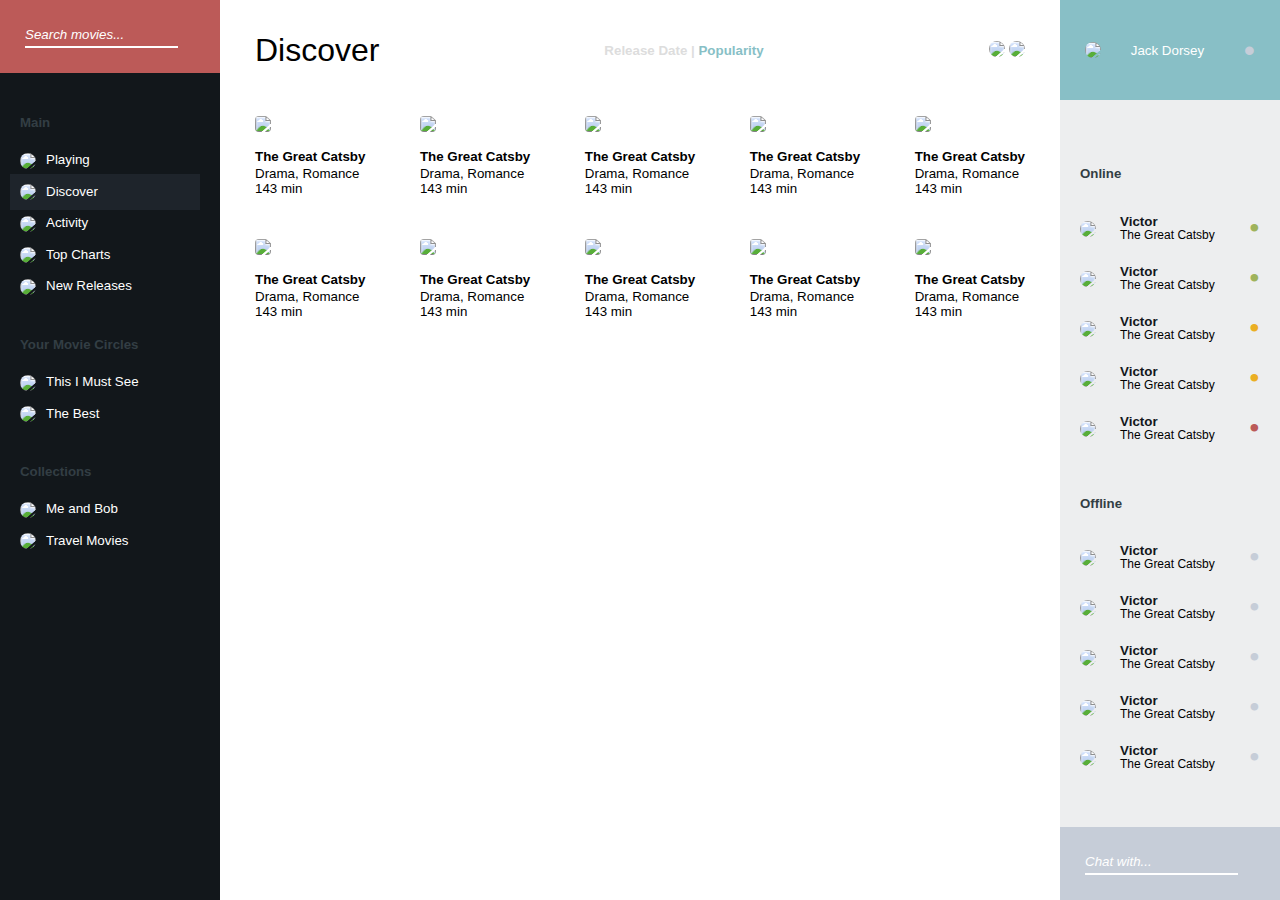
==== index.html @ 780f098b "structure of page built" ====
<!DOCTYPE html>
<html>
<head>
	<title>Discover</title>
	<link rel="stylesheet" type="text/css" href="styles.css">
</head>
<body>
<div class="flexcontainer">
	<div class="sidenav">
		<div class="searchbar">
			<input type="searchline" name="Search" class="searchbar__field" placeholder="Search movies...">
		</div>
		<h5 class="list__head">Main</h5>
			<p class="list__text"><img class="list__icon" src="http://placekitten.com/15/15">Playing</p>
			<p class="list__text list__text--currentpage"><img class="list__icon" src="http://placekitten.com/15/15">Discover</p>
			<p class="list__text"><img class="list__icon" src="http://placekitten.com/15/15">Activity</p>
			<p class="list__text"><img class="list__icon" src="http://placekitten.com/15/15">Top Charts</p>
			<p class="list__text"><img class="list__icon" src="http://placekitten.com/15/15">New Releases</p>
		<h5 class="list__head">Your Movie Circles</h5>
			<p class="list__text"><img class="list__icon" src="http://placekitten.com/15/15">This I Must See</p>
			<p class="list__text"><img class="list__icon" src="http://placekitten.com/15/15">The Best</p>
		<h5 class="list__head">Collections</h5>
			<p class="list__text"><img class="list__icon" src="http://placekitten.com/15/15">Me and Bob</li>
			<p class="list__text"><img class="list__icon" src="http://placekitten.com/15/15">Travel Movies</li>
	</div>
	<div class="main">
		<div class="main__top">
			<p class="main__head">Discover</p>
			<div class="main__order">
				<a>Release Date</a>&nbsp;|&nbsp;<a class="main__order--selected">Popularity</a>
			</div>
			<div>
				<img class="main__icon" src="http://placekitten.com/22/22">&nbsp;<img class="main__icon" src="http://placekitten.com/22/22">
			</div>
		</div>
		<div class="movielist">
			<div class="movie">
				<img src="http://placekitten.com/124/184" class="movie__image">
				<p class="movie__title">The Great Catsby</p>
				<p class="movie__text">
				Drama, Romance<br>
				143 min</p>
			</div>

			<div class="movie">
				<img src="http://placekitten.com/124/184" class="movie__image">
				<p class="movie__title">The Great Catsby</p>
				<p class="movie__text">
				Drama, Romance<br>
				143 min</p>
			</div>

			<div class="movie">
				<img src="http://placekitten.com/124/184" class="movie__image">
				<p class="movie__title">The Great Catsby</p>
				<p class="movie__text">
				Drama, Romance<br>
				143 min</p>
			</div>

			<div class="movie">
				<img src="http://placekitten.com/124/184" class="movie__image">
				<p class="movie__title">The Great Catsby</p>
				<p class="movie__text">
				Drama, Romance<br>
				143 min</p>
			</div>

			<div class="movie">
				<img src="http://placekitten.com/124/184" class="movie__image">
				<p class="movie__title">The Great Catsby</p>
				<p class="movie__text">
				Drama, Romance<br>
				143 min</p>
			</div>

			<div class="movie">
				<img src="http://placekitten.com/124/184" class="movie__image">
				<p class="movie__title">The Great Catsby</p>
				<p class="movie__text">
				Drama, Romance<br>
				143 min</p>
			</div>

			<div class="movie">
				<img src="http://placekitten.com/124/184" class="movie__image">
				<p class="movie__title">The Great Catsby</p>
				<p class="movie__text">
				Drama, Romance<br>
				143 min</p>
			</div>

			<div class="movie">
				<img src="http://placekitten.com/124/184" class="movie__image">
				<p class="movie__title">The Great Catsby</p>
				<p class="movie__text">
				Drama, Romance<br>
				143 min</p>
			</div>

			<div class="movie">
				<img src="http://placekitten.com/124/184" class="movie__image">
				<p class="movie__title">The Great Catsby</p>
				<p class="movie__text">
				Drama, Romance<br>
				143 min</p>
			</div>

			<div class="movie">
				<img src="http://placekitten.com/124/184" class="movie__image">
				<p class="movie__title">The Great Catsby</p>
				<p class="movie__text">
				Drama, Romance<br>
				143 min</p>
			</div>
		</div>
	</div>
	<div class="sidechat">
		<div class="sidechat__self">
			<div class="friend">
				<img class="friend__icon" src="http://placekitten.com/25/25">
				<p>Jack Dorsey</p>
				<object class="friend__status">&#8226;</object>
			</div>
		</div>
		<div class="sidechat__friends">
			<h5 class="sidechat__head">Online</h5>

			<div class="friend">
				<img class="friend__icon" src="http://placekitten.com/25/25">
				<div class="friend__text">
					<p class="friend__person">Victor</p>
					<p class="friend__movie">The Great Catsby</p>
				</div>
				<object class="friend__status friend__status--online">&#8226;</object>
			</div>

			<div class="friend">
				<img class="friend__icon" src="http://placekitten.com/25/25">
				<div class="friend__text">
					<p class="friend__person">Victor</p>
					<p class="friend__movie">The Great Catsby</p>
				</div>
				<object class="friend__status friend__status--online">&#8226;</object>
			</div>

			<div class="friend">
				<img class="friend__icon" src="http://placekitten.com/25/25">
				<div class="friend__text">
					<p class="friend__person">Victor</p>
					<p class="friend__movie">The Great Catsby</p>
				</div>
				<object class="friend__status friend__status--busy">&#8226;</object>
			</div>
			
			<div class="friend">
				<img class="friend__icon" src="http://placekitten.com/25/25">
				<div class="friend__text">
					<p class="friend__person">Victor</p>
					<p class="friend__movie">The Great Catsby</p>
				</div>
				<object class="friend__status friend__status--busy">&#8226;</object>
			</div>
			
			<div class="friend">
				<img class="friend__icon" src="http://placekitten.com/25/25">
				<div class="friend__text">
					<p class="friend__person">Victor</p>
					<p class="friend__movie">The Great Catsby</p>
				</div>
				<object class="friend__status friend__status--donotdisturb">&#8226;</object>
			</div>
			
			<h5 class="sidechat__head">Offline</h5>
			
			<div class="friend">
				<img class="friend__icon" src="http://placekitten.com/25/25">
				<div>
					<p class="friend__person">Victor</p>
					<p class="friend__movie">The Great Catsby</p>
				</div>
				<object class="friend__status">&#8226;</object>
			</div>
			
			<div class="friend">
				<img class="friend__icon" src="http://placekitten.com/25/25">
				<div>
					<p class="friend__person">Victor</p>
					<p class="friend__movie">The Great Catsby</p>
				</div>
				<object class="friend__status">&#8226;</object>
			</div>

			<div class="friend">
				<img class="friend__icon" src="http://placekitten.com/25/25">
				<div>
					<p class="friend__person">Victor</p>
					<p class="friend__movie">The Great Catsby</p>
				</div>
				<object class="friend__status">&#8226;</object>
			</div>
			
			<div class="friend">
				<img class="friend__icon" src="http://placekitten.com/25/25">
				<div>
					<p class="friend__person">Victor</p>
					<p class="friend__movie">The Great Catsby</p>
				</div>
				<object class="friend__status">&#8226;</object>
			</div>
			
			<div class="friend">
				<img class="friend__icon" src="http://placekitten.com/25/25">
				<div>
					<p class="friend__person">Victor</p>
					<p class="friend__movie">The Great Catsby</p>
				</div>
				<object class="friend__status">&#8226;</object>
			</div>
		</div>
		<div class="sidechat__search">
			<input type="searchline" name="Chat" class="sidechat__field" placeholder="Chat with...">
		</div>
	</div>
</div>
</body>
</html>
---- styles.css ----
.flexcontainer{
	display: flex;
	flex-flow: row nowrap;
	justify-content: space-between;
	margin: -8px;
	height: 100vh;

}

.searchbar{
	background-color: #BC5A58;
	margin: -20px -20px 0px -20px;
	padding: 25px 25px 25px 25px;
}

.searchbar__field{
	background-color: #BC5A58;
	color: #FFF;
	border: none;
	border-bottom: 2px solid white;
	width: 90%;
	background-image: url('http://placekitten.com/20/20');
    background-position: 135px 1px; 
    background-repeat: no-repeat;
    padding: 2px 0px 4px 0px;
}

.searchbar__field::-webkit-input-placeholder{
	color: white;
	font-style: italic;
}

.sidenav{
	background-color: #12171B;
	padding: 20px;
	flex-shrink: 0;
	width: 180px;
}

.list__head{
	color: #333E44;
	font-family: "Helvetica", Tahoma, sans-serif;
	padding-top: 20px;
}

.list__icon{
	border-radius: 10px;
	margin-right: 10px;
	vertical-align: middle;
}

.list__text{
	color: white;
	font-family: "Helvetica", Tahoma, sans-serif;
	margin: 15px 0 15px 0;
	list-style-image: url(http://placekitten.com/15/15);
	font-size: 10pt;
}

.list__text--currentpage{
	background-color: #1E242B;
	padding: 10px 0px 10px 10px;
	margin: -10px 0 -10px -10px;
}

.movielist{
	display: flex;
	flex-flow: row wrap;
	align-items: space-between;
	justify-content: space-between;
	align-content: space-between;
	padding: 0px 20px 0px 20px;
}

.main{
	max-height: 100vh;
}

.main__top{
	display: flex;
	flex-flow: row nowrap;
	justify-content: space-between;
	align-items: center;
	padding: 0px 35px 0 35px;
	font-family: "Helvetica", Tahoma, sans-serif;
}

.main__head{
	font-family: "Helvetica", Tahoma, sans-serif;
	font-size: 24pt;
}

.main__order{
	font-size: 10pt;
	font-weight: bold;
	color: #DDD;
}

.main__order--selected{
	color: #88BFC6;
}

.main__icon{
	border-radius: 20px;
}

.movie{
	margin: 15px;
}

.movie__image{
	border-radius: 4px;
}

.movie__title{
	font-family: "Helvetica", Tahoma, sans-serif;
	font-weight: bold;
	font-size: 10pt;
	margin-bottom: -12px;
}

.movie__text{
	font-family: "Helvetica", Tahoma, sans-serif;
	font-size: 10pt;
}

.sidechat{
	display: flex;
	flex-flow: column nowrap;
	align-items: stretch;
	justify-content: space-between;
	background-color: #EDEEEF;
	flex-shrink: 0;
	padding: 20px;
	width: 180px;
}

.sidechat__self{
	background-color: #88BFC6;
	margin: -20px;
	padding: 25px 25px 25px 25px;
	flex-shrink: 0;
}

.sidechat__search{
	background-color: #C6CDD8;
	margin: 0px -20px -20px -20px;
	padding: 25px 25px 25px 25px;
	flex-shrink: 0;
}

.sidechat__field{
	background-color: #C6CDD8;
	color: #FFF;
	border: none;
	border-bottom: 2px solid white;
	width: 90%;
	background-image: url('http://placekitten.com/20/20');
    background-position: 135px 1px; 
    background-repeat: no-repeat;
    padding: 2px 0px 4px 0px;
}

.sidechat__field::-webkit-input-placeholder{
	color: white;
	font-style: italic;
}

.sidechat__friends{
	display: flex;
	flex-flow: column nowrap;
	justify-content: flex-start;
}

.sidechat__head{
	color: #333E44;
	font-family: "Helvetica", Tahoma, sans-serif;
	padding-top: 20px;
}

.sidechat__self{
	color: #fff;
	font-family: "Helvetica", Tahoma, sans-serif;
	font-size: 10pt;
}

.friend{
	display: flex;
	flex-flow: row nowrap;
	justify-content: space-between;
	align-items: center;
	min-height: 50px;
}

.friend__icon{
	border-radius: 15px;
	margin-right: 5px;
	vertical-align: middle;
}

.friend__text{
}

.friend__person{
	color: #12171B;
	font-family: "Helvetica", Tahoma, sans-serif;
	font-weight: bold;
	margin: 10px 0 10px 0;
	font-size: 10pt;
}

.friend__movie{
	font-family: "Helvetica", Tahoma, sans-serif;
	font-size: 9pt;
	margin-top: -11px;
}

.friend__status{
	color: #C6CDD8;
	margin-left: 15px;
	font-size: 24pt;
}

.friend__status--online{
	color: #9FB35B;
}

.friend__status--busy{
	color: #EBAF23;
}

.friend__status--donotdisturb{
	color: #BB5A58;
}
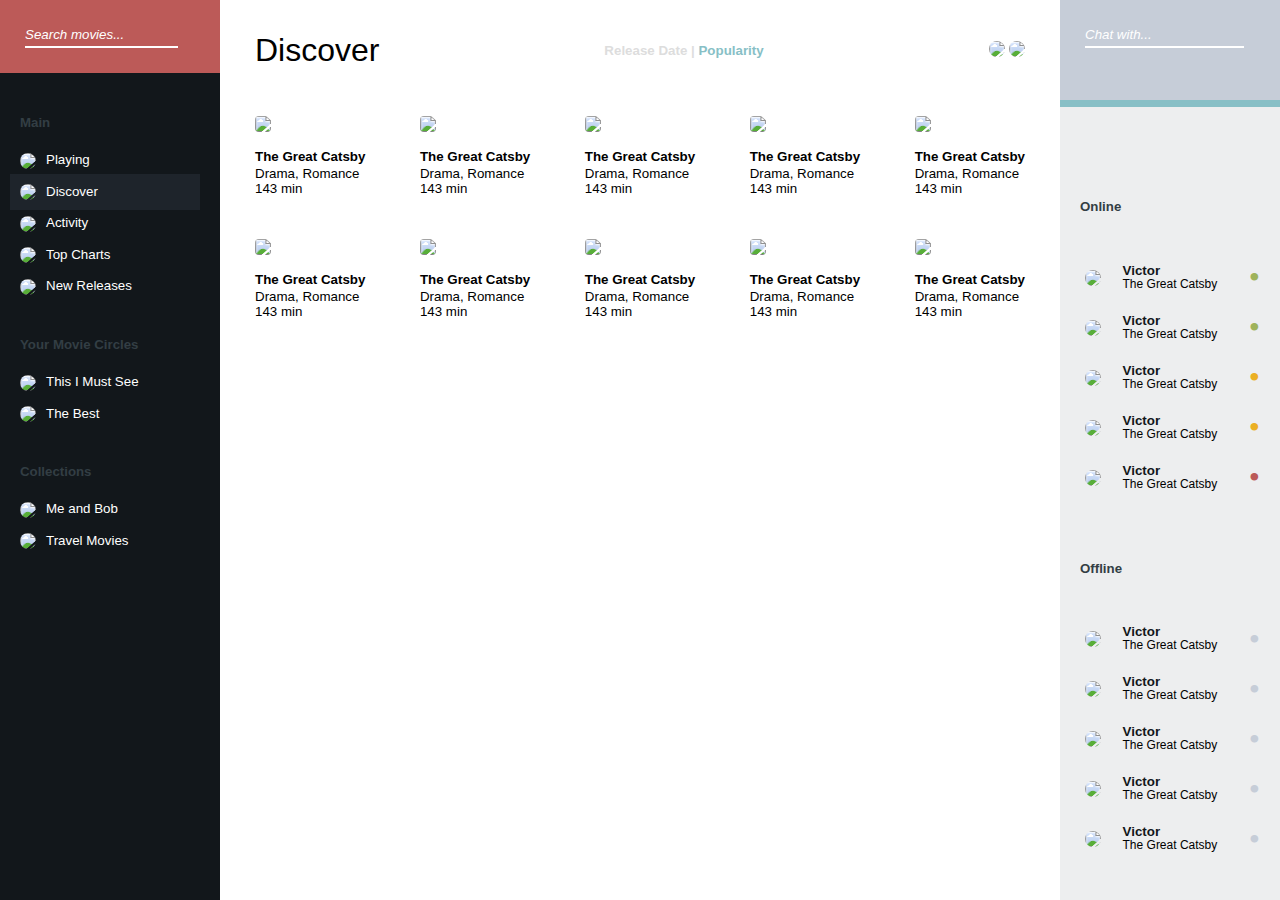
==== commit be37dc8e: "further work on sidebar" ====
--- a/index.html
+++ b/index.html
@@ -10,16 +10,16 @@
 		<div class="searchbar">
 			<input type="searchline" name="Search" class="searchbar__field" placeholder="Search movies...">
 		</div>
-		<h5 class="list__head">Main</h5>
+		<h5 class="sidebar__head">Main</h5>
 			<p class="list__text"><img class="list__icon" src="http://placekitten.com/15/15">Playing</p>
 			<p class="list__text list__text--currentpage"><img class="list__icon" src="http://placekitten.com/15/15">Discover</p>
 			<p class="list__text"><img class="list__icon" src="http://placekitten.com/15/15">Activity</p>
 			<p class="list__text"><img class="list__icon" src="http://placekitten.com/15/15">Top Charts</p>
 			<p class="list__text"><img class="list__icon" src="http://placekitten.com/15/15">New Releases</p>
-		<h5 class="list__head">Your Movie Circles</h5>
+		<h5 class="sidebar__head">Your Movie Circles</h5>
 			<p class="list__text"><img class="list__icon" src="http://placekitten.com/15/15">This I Must See</p>
 			<p class="list__text"><img class="list__icon" src="http://placekitten.com/15/15">The Best</p>
-		<h5 class="list__head">Collections</h5>
+		<h5 class="sidebar__head">Collections</h5>
 			<p class="list__text"><img class="list__icon" src="http://placekitten.com/15/15">Me and Bob</li>
 			<p class="list__text"><img class="list__icon" src="http://placekitten.com/15/15">Travel Movies</li>
 	</div>
@@ -117,106 +117,110 @@
 	</div>
 	<div class="sidechat">
 		<div class="sidechat__self">
-			<div class="friend">
-				<img class="friend__icon" src="http://placekitten.com/25/25">
-				<p>Jack Dorsey</p>
-				<object class="friend__status">&#8226;</object>
-			</div>
+			<ul>
+				<li class="friend">
+					<img class="friend__icon" src="http://placekitten.com/25/25">
+					<p>Jack Dorsey</p>
+					<object class="friend__status">&#8226;</object>
+				</li>
+			</ul>
 		</div>
 		<div class="sidechat__friends">
-			<h5 class="sidechat__head">Online</h5>
-
-			<div class="friend">
+			<h5 class="sidebar__head">Online</h5>
+			<ul>
+			<li class="friend">
 				<img class="friend__icon" src="http://placekitten.com/25/25">
 				<div class="friend__text">
 					<p class="friend__person">Victor</p>
 					<p class="friend__movie">The Great Catsby</p>
 				</div>
 				<object class="friend__status friend__status--online">&#8226;</object>
-			</div>
-
-			<div class="friend">
+			</li>
+
+			<li class="friend">
 				<img class="friend__icon" src="http://placekitten.com/25/25">
 				<div class="friend__text">
 					<p class="friend__person">Victor</p>
 					<p class="friend__movie">The Great Catsby</p>
 				</div>
 				<object class="friend__status friend__status--online">&#8226;</object>
-			</div>
-
-			<div class="friend">
+			</li>
+
+			<li class="friend">
 				<img class="friend__icon" src="http://placekitten.com/25/25">
 				<div class="friend__text">
 					<p class="friend__person">Victor</p>
 					<p class="friend__movie">The Great Catsby</p>
 				</div>
 				<object class="friend__status friend__status--busy">&#8226;</object>
-			</div>
-			
-			<div class="friend">
+			</li>
+			
+			<li class="friend">
 				<img class="friend__icon" src="http://placekitten.com/25/25">
 				<div class="friend__text">
 					<p class="friend__person">Victor</p>
 					<p class="friend__movie">The Great Catsby</p>
 				</div>
 				<object class="friend__status friend__status--busy">&#8226;</object>
-			</div>
-			
-			<div class="friend">
+			</li>
+			
+			<li class="friend">
 				<img class="friend__icon" src="http://placekitten.com/25/25">
 				<div class="friend__text">
 					<p class="friend__person">Victor</p>
 					<p class="friend__movie">The Great Catsby</p>
 				</div>
 				<object class="friend__status friend__status--donotdisturb">&#8226;</object>
-			</div>
-			
-			<h5 class="sidechat__head">Offline</h5>
-			
-			<div class="friend">
-				<img class="friend__icon" src="http://placekitten.com/25/25">
-				<div>
-					<p class="friend__person">Victor</p>
-					<p class="friend__movie">The Great Catsby</p>
-				</div>
-				<object class="friend__status">&#8226;</object>
-			</div>
-			
-			<div class="friend">
-				<img class="friend__icon" src="http://placekitten.com/25/25">
-				<div>
-					<p class="friend__person">Victor</p>
-					<p class="friend__movie">The Great Catsby</p>
-				</div>
-				<object class="friend__status">&#8226;</object>
-			</div>
-
-			<div class="friend">
-				<img class="friend__icon" src="http://placekitten.com/25/25">
-				<div>
-					<p class="friend__person">Victor</p>
-					<p class="friend__movie">The Great Catsby</p>
-				</div>
-				<object class="friend__status">&#8226;</object>
-			</div>
-			
-			<div class="friend">
-				<img class="friend__icon" src="http://placekitten.com/25/25">
-				<div>
-					<p class="friend__person">Victor</p>
-					<p class="friend__movie">The Great Catsby</p>
-				</div>
-				<object class="friend__status">&#8226;</object>
-			</div>
-			
-			<div class="friend">
-				<img class="friend__icon" src="http://placekitten.com/25/25">
-				<div>
-					<p class="friend__person">Victor</p>
-					<p class="friend__movie">The Great Catsby</p>
-				</div>
-				<object class="friend__status">&#8226;</object>
-			</div>
+			</li>
+			</ul>
+			
+			<h5 class="sidebar__head">Offline</h5>
+			<ul>
+			<li class="friend">
+				<img class="friend__icon" src="http://placekitten.com/25/25">
+				<div>
+					<p class="friend__person">Victor</p>
+					<p class="friend__movie">The Great Catsby</p>
+				</div>
+				<object class="friend__status">&#8226;</object>
+			</li>
+			
+			<li class="friend">
+				<img class="friend__icon" src="http://placekitten.com/25/25">
+				<div>
+					<p class="friend__person">Victor</p>
+					<p class="friend__movie">The Great Catsby</p>
+				</div>
+				<object class="friend__status">&#8226;</object>
+			</li>
+
+			<li class="friend">
+				<img class="friend__icon" src="http://placekitten.com/25/25">
+				<div>
+					<p class="friend__person">Victor</p>
+					<p class="friend__movie">The Great Catsby</p>
+				</div>
+				<object class="friend__status">&#8226;</object>
+			</li>
+			
+			<li class="friend">
+				<img class="friend__icon" src="http://placekitten.com/25/25">
+				<div>
+					<p class="friend__person">Victor</p>
+					<p class="friend__movie">The Great Catsby</p>
+				</div>
+				<object class="friend__status">&#8226;</object>
+			</li>
+			
+			<li class="friend">
+				<img class="friend__icon" src="http://placekitten.com/25/25">
+				<div>
+					<p class="friend__person">Victor</p>
+					<p class="friend__movie">The Great Catsby</p>
+				</div>
+				<object class="friend__status">&#8226;</object>
+			</li>
+			</ul>
 		</div>
 		<div class="sidechat__search">
 			<input type="searchline" name="Chat" class="sidechat__field" placeholder="Chat with...">
--- a/styles.css
+++ b/styles.css
@@ -35,9 +35,11 @@
 	padding: 20px;
 	flex-shrink: 0;
 	width: 180px;
-}
-
-.list__head{
+	position: fixed;
+	min-height: 100vh;
+}
+
+.sidebar__head{
 	color: #333E44;
 	font-family: "Helvetica", Tahoma, sans-serif;
 	padding-top: 20px;
@@ -74,6 +76,7 @@
 
 .main{
 	max-height: 100vh;
+	margin: 0px 0px 0px 220px;
 }
 
 .main__top{
@@ -133,20 +136,22 @@
 	flex-shrink: 0;
 	padding: 20px;
 	width: 180px;
+	float: right;
 }
 
 .sidechat__self{
 	background-color: #88BFC6;
 	margin: -20px;
-	padding: 25px 25px 25px 25px;
+	padding: 15px 25px 15px 25px;
 	flex-shrink: 0;
 }
 
 .sidechat__search{
 	background-color: #C6CDD8;
-	margin: 0px -20px -20px -20px;
+	margin: -20px;
 	padding: 25px 25px 25px 25px;
-	flex-shrink: 0;
+	position: fixed;
+	height: 50px;
 }
 
 .sidechat__field{
@@ -190,6 +195,8 @@
 	justify-content: space-between;
 	align-items: center;
 	min-height: 50px;
+	list-style: none;
+	margin-left: -35px;
 }
 
 .friend__icon{
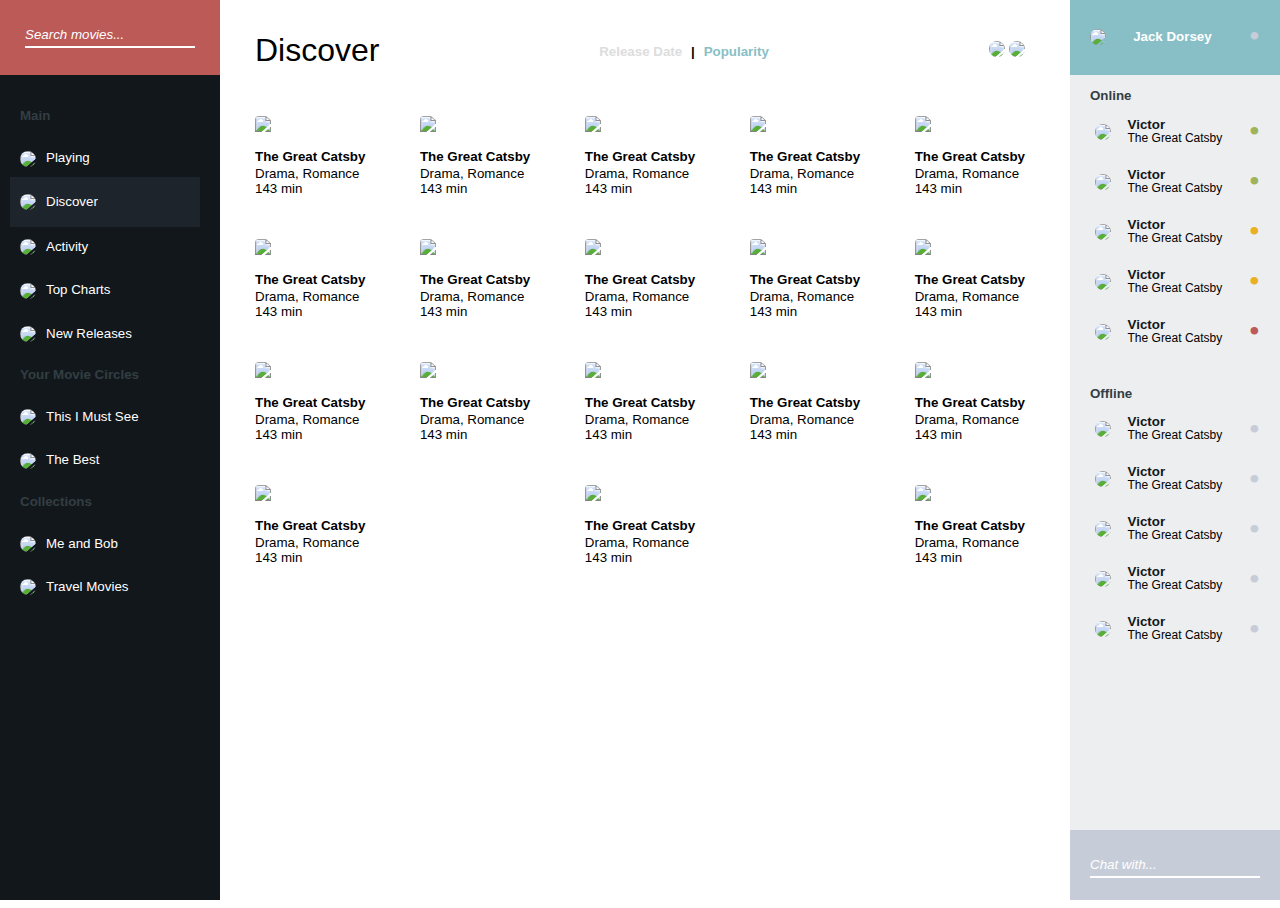
==== commit da1d71bd: "refactoring code" ====
--- a/index.html
+++ b/index.html
@@ -6,108 +6,272 @@
 </head>
 <body>
 <div class="flexcontainer">
+	<div class="searchbar l-searchbar">
+		<input type="searchline" name="Search" class="searchbar__field" placeholder="Search movies...">
+	</div>
 	<div class="sidenav">
-		<div class="searchbar">
-			<input type="searchline" name="Search" class="searchbar__field" placeholder="Search movies...">
-		</div>
-		<h5 class="sidebar__head">Main</h5>
-			<p class="list__text"><img class="list__icon" src="http://placekitten.com/15/15">Playing</p>
-			<p class="list__text list__text--currentpage"><img class="list__icon" src="http://placekitten.com/15/15">Discover</p>
-			<p class="list__text"><img class="list__icon" src="http://placekitten.com/15/15">Activity</p>
-			<p class="list__text"><img class="list__icon" src="http://placekitten.com/15/15">Top Charts</p>
-			<p class="list__text"><img class="list__icon" src="http://placekitten.com/15/15">New Releases</p>
-		<h5 class="sidebar__head">Your Movie Circles</h5>
-			<p class="list__text"><img class="list__icon" src="http://placekitten.com/15/15">This I Must See</p>
-			<p class="list__text"><img class="list__icon" src="http://placekitten.com/15/15">The Best</p>
-		<h5 class="sidebar__head">Collections</h5>
-			<p class="list__text"><img class="list__icon" src="http://placekitten.com/15/15">Me and Bob</li>
-			<p class="list__text"><img class="list__icon" src="http://placekitten.com/15/15">Travel Movies</li>
+		<p class="sidebar__head">Main</p>
+		<ul class="navbar__list">
+			<li class="listitem"><img class="listitem__icon" src="http://placekitten.com/15/15"><span class="listitem__text">Playing</span></li>
+			<li class="listitem listitem--currentpage"><img class="listitem__icon" src="http://placekitten.com/15/15"><span class="listitem__text">Discover</span></p>
+			<li class="listitem"><img class="listitem__icon" src="http://placekitten.com/15/15"><span class="listitem__text">Activity</span></li>
+			<li class="listitem"><img class="listitem__icon" src="http://placekitten.com/15/15"><span class="listitem__text">Top Charts</span></li>
+			<li class="listitem"><img class="listitem__icon" src="http://placekitten.com/15/15"><span class="listitem__text">New Releases</span></li>
+		</ul>
+		<p class="sidebar__head">Your Movie Circles</p>
+		<ul class="navbar__list">
+			<li class="listitem"><img class="listitem__icon" src="http://placekitten.com/15/15"><span class="listitem__text">This I Must See</span></li>
+			<li class="listitem"><img class="listitem__icon" src="http://placekitten.com/15/15"><span class="listitem__text">The Best</span></li>
+		</ul>
+		<p class="sidebar__head">Collections</p>
+		<ul class="navbar__list">
+			<li class="listitem"><img class="listitem__icon" src="http://placekitten.com/15/15"><span class="listitem__text">Me and Bob</span></li>
+			<li class="listitem"><img class="listitem__icon" src="http://placekitten.com/15/15"><span class="listitem__text">Travel Movies</span></li>
+		</ul>
 	</div>
 	<div class="main">
 		<div class="main__top">
 			<p class="main__head">Discover</p>
-			<div class="main__order">
-				<a>Release Date</a>&nbsp;|&nbsp;<a class="main__order--selected">Popularity</a>
-			</div>
-			<div>
-				<img class="main__icon" src="http://placekitten.com/22/22">&nbsp;<img class="main__icon" src="http://placekitten.com/22/22">
+			<div class="sortLinks">
+				<a class="sortLinks__link" src="..">Release Date</a>&nbsp;
+				<span class="sortLinks__divider">|</span>&nbsp;
+				<a class="sortLinks__link sortLinks__link--selected" src="/">Popularity</a>
+			</div>
+			<div class = "otherbuttons">
+				<img class="otherbuttons__icon" src="http://placekitten.com/22/22">&nbsp;<img class="otherbuttons__icon" src="http://placekitten.com/22/22">
 			</div>
 		</div>
+
 		<div class="movielist">
-			<div class="movie">
-				<img src="http://placekitten.com/124/184" class="movie__image">
-				<p class="movie__title">The Great Catsby</p>
-				<p class="movie__text">
-				Drama, Romance<br>
-				143 min</p>
-			</div>
-
-			<div class="movie">
-				<img src="http://placekitten.com/124/184" class="movie__image">
-				<p class="movie__title">The Great Catsby</p>
-				<p class="movie__text">
-				Drama, Romance<br>
-				143 min</p>
-			</div>
-
-			<div class="movie">
-				<img src="http://placekitten.com/124/184" class="movie__image">
-				<p class="movie__title">The Great Catsby</p>
-				<p class="movie__text">
-				Drama, Romance<br>
-				143 min</p>
-			</div>
-
-			<div class="movie">
-				<img src="http://placekitten.com/124/184" class="movie__image">
-				<p class="movie__title">The Great Catsby</p>
-				<p class="movie__text">
-				Drama, Romance<br>
-				143 min</p>
-			</div>
-
-			<div class="movie">
-				<img src="http://placekitten.com/124/184" class="movie__image">
-				<p class="movie__title">The Great Catsby</p>
-				<p class="movie__text">
-				Drama, Romance<br>
-				143 min</p>
-			</div>
-
-			<div class="movie">
-				<img src="http://placekitten.com/124/184" class="movie__image">
-				<p class="movie__title">The Great Catsby</p>
-				<p class="movie__text">
-				Drama, Romance<br>
-				143 min</p>
-			</div>
-
-			<div class="movie">
-				<img src="http://placekitten.com/124/184" class="movie__image">
-				<p class="movie__title">The Great Catsby</p>
-				<p class="movie__text">
-				Drama, Romance<br>
-				143 min</p>
-			</div>
-
-			<div class="movie">
-				<img src="http://placekitten.com/124/184" class="movie__image">
-				<p class="movie__title">The Great Catsby</p>
-				<p class="movie__text">
-				Drama, Romance<br>
-				143 min</p>
-			</div>
-
-			<div class="movie">
-				<img src="http://placekitten.com/124/184" class="movie__image">
-				<p class="movie__title">The Great Catsby</p>
-				<p class="movie__text">
-				Drama, Romance<br>
-				143 min</p>
-			</div>
-
-			<div class="movie">
-				<img src="http://placekitten.com/124/184" class="movie__image">
+
+			<div class="movie l-movie">
+				<div class="movie__image">
+					<img src="http://placekitten.com/124/184">
+					<div class="movie__overlay">
+						<img class="movie__play" src="http://placekitten.com/44/44">
+				    </div>
+				</div>
+				<p class="movie__title">The Great Catsby</p>
+				<p class="movie__text">
+				Drama, Romance<br>
+				143 min</p>
+			</div>
+
+			<div class="movie l-movie">
+				<div class="movie__image">
+					<img src="http://placekitten.com/124/184">
+					<div class="movie__overlay">
+						<img class="movie__play" src="http://placekitten.com/44/44">
+				    </div>
+				</div>
+				<p class="movie__title">The Great Catsby</p>
+				<p class="movie__text">
+				Drama, Romance<br>
+				143 min</p>
+			</div>
+
+			<div class="movie l-movie">
+				<div class="movie__image">
+					<img src="http://placekitten.com/124/184">
+					<div class="movie__overlay">
+						<img class="movie__play" src="http://placekitten.com/44/44">
+				    </div>
+				</div>
+				<p class="movie__title">The Great Catsby</p>
+				<p class="movie__text">
+				Drama, Romance<br>
+				143 min</p>
+			</div>
+
+			<div class="movie l-movie">
+				<div class="movie__image">
+					<img src="http://placekitten.com/124/184">
+					<div class="movie__overlay">
+						<img class="movie__play" src="http://placekitten.com/44/44">
+				    </div>
+				</div>
+				<p class="movie__title">The Great Catsby</p>
+				<p class="movie__text">
+				Drama, Romance<br>
+				143 min</p>
+			</div>
+
+			<div class="movie l-movie">
+				<div class="movie__image">
+					<img src="http://placekitten.com/124/184">
+					<div class="movie__overlay">
+						<img class="movie__play" src="http://placekitten.com/44/44">
+				    </div>
+				</div>
+				<p class="movie__title">The Great Catsby</p>
+				<p class="movie__text">
+				Drama, Romance<br>
+				143 min</p>
+			</div>
+
+			<div class="movie l-movie">
+				<div class="movie__image">
+					<img src="http://placekitten.com/124/184">
+					<div class="movie__overlay">
+						<img class="movie__play" src="http://placekitten.com/44/44">
+				    </div>
+				</div>
+				<p class="movie__title">The Great Catsby</p>
+				<p class="movie__text">
+				Drama, Romance<br>
+				143 min</p>
+			</div>
+
+			<div class="movie l-movie">
+				<div class="movie__image">
+					<img src="http://placekitten.com/124/184">
+					<div class="movie__overlay">
+						<img class="movie__play" src="http://placekitten.com/44/44">
+				    </div>
+				</div>
+				<p class="movie__title">The Great Catsby</p>
+				<p class="movie__text">
+				Drama, Romance<br>
+				143 min</p>
+			</div>
+
+			<div class="movie l-movie">
+				<div class="movie__image">
+					<img src="http://placekitten.com/124/184">
+					<div class="movie__overlay">
+						<img class="movie__play" src="http://placekitten.com/44/44">
+				    </div>
+				</div>
+				<p class="movie__title">The Great Catsby</p>
+				<p class="movie__text">
+				Drama, Romance<br>
+				143 min</p>
+			</div>
+
+			<div class="movie l-movie">
+				<div class="movie__image">
+					<img src="http://placekitten.com/124/184">
+					<div class="movie__overlay">
+						<img class="movie__play" src="http://placekitten.com/44/44">
+				    </div>
+				</div>
+				<p class="movie__title">The Great Catsby</p>
+				<p class="movie__text">
+				Drama, Romance<br>
+				143 min</p>
+			</div>
+
+			<div class="movie l-movie">
+				<div class="movie__image">
+					<img src="http://placekitten.com/124/184">
+					<div class="movie__overlay">
+						<img class="movie__play" src="http://placekitten.com/44/44">
+				    </div>
+				</div>
+				<p class="movie__title">The Great Catsby</p>
+				<p class="movie__text">
+				Drama, Romance<br>
+				143 min</p>
+			</div>
+
+			<div class="movie l-movie">
+				<div class="movie__image">
+					<img src="http://placekitten.com/124/184">
+					<div class="movie__overlay">
+						<img class="movie__play" src="http://placekitten.com/44/44">
+				    </div>
+				</div>
+				<p class="movie__title">The Great Catsby</p>
+				<p class="movie__text">
+				Drama, Romance<br>
+				143 min</p>
+			</div>
+
+			<div class="movie l-movie">
+				<div class="movie__image">
+					<img src="http://placekitten.com/124/184">
+					<div class="movie__overlay">
+						<img class="movie__play" src="http://placekitten.com/44/44">
+				    </div>
+				</div>
+				<p class="movie__title">The Great Catsby</p>
+				<p class="movie__text">
+				Drama, Romance<br>
+				143 min</p>
+			</div>
+
+			<div class="movie l-movie">
+				<div class="movie__image">
+					<img src="http://placekitten.com/124/184">
+					<div class="movie__overlay">
+						<img class="movie__play" src="http://placekitten.com/44/44">
+				    </div>
+				</div>
+				<p class="movie__title">The Great Catsby</p>
+				<p class="movie__text">
+				Drama, Romance<br>
+				143 min</p>
+			</div>
+
+			<div class="movie l-movie">
+				<div class="movie__image">
+					<img src="http://placekitten.com/124/184">
+					<div class="movie__overlay">
+						<img class="movie__play" src="http://placekitten.com/44/44">
+				    </div>
+				</div>
+				<p class="movie__title">The Great Catsby</p>
+				<p class="movie__text">
+				Drama, Romance<br>
+				143 min</p>
+			</div>
+
+			<div class="movie l-movie">
+				<div class="movie__image">
+					<img src="http://placekitten.com/124/184">
+					<div class="movie__overlay">
+						<img class="movie__play" src="http://placekitten.com/44/44">
+				    </div>
+				</div>
+				<p class="movie__title">The Great Catsby</p>
+				<p class="movie__text">
+				Drama, Romance<br>
+				143 min</p>
+			</div>
+
+			<div class="movie l-movie">
+				<div class="movie__image">
+					<img src="http://placekitten.com/124/184">
+					<div class="movie__overlay">
+						<img class="movie__play" src="http://placekitten.com/44/44">
+				    </div>
+				</div>
+				<p class="movie__title">The Great Catsby</p>
+				<p class="movie__text">
+				Drama, Romance<br>
+				143 min</p>
+			</div>
+
+			<div class="movie l-movie">
+				<div class="movie__image">
+					<img src="http://placekitten.com/124/184">
+					<div class="movie__overlay">
+						<img class="movie__play" src="http://placekitten.com/44/44">
+				    </div>
+				</div>
+				<p class="movie__title">The Great Catsby</p>
+				<p class="movie__text">
+				Drama, Romance<br>
+				143 min</p>
+			</div>
+
+			<div class="movie l-movie">
+				<div class="movie__image">
+					<img src="http://placekitten.com/124/184">
+					<div class="movie__overlay">
+						<img class="movie__play" src="http://placekitten.com/44/44">
+				    </div>
+				</div>
 				<p class="movie__title">The Great Catsby</p>
 				<p class="movie__text">
 				Drama, Romance<br>
@@ -115,116 +279,116 @@
 			</div>
 		</div>
 	</div>
+	<div class="self l-self">
+		<ul class="sidebar__list">
+			<li class="friend">
+				<img class="friend__icon" src="http://placekitten.com/25/25">
+				<p class="friend__person friend__person--reversetext">Jack Dorsey</p>
+				<object class="friend__status">&#8226;</object>
+			</li>
+		</ul>
+	</div>
 	<div class="sidechat">
-		<div class="sidechat__self">
-			<ul>
-				<li class="friend">
-					<img class="friend__icon" src="http://placekitten.com/25/25">
-					<p>Jack Dorsey</p>
-					<object class="friend__status">&#8226;</object>
-				</li>
+		<div class="sidechat__friends">
+			<p class="sidebar__head">Online</p>
+			<ul class="sidebar__list">
+			<li class="friend">
+				<img class="friend__icon" src="http://placekitten.com/25/25">
+				<div class="friend__text">
+					<p class="friend__person">Victor</p>
+					<p class="friend__movie">The Great Catsby</p>
+				</div>
+				<object class="friend__status friend__status--online">&#8226;</object>
+			</li>
+
+			<li class="friend">
+				<img class="friend__icon" src="http://placekitten.com/25/25">
+				<div class="friend__text">
+					<p class="friend__person">Victor</p>
+					<p class="friend__movie">The Great Catsby</p>
+				</div>
+				<object class="friend__status friend__status--online">&#8226;</object>
+			</li>
+
+			<li class="friend">
+				<img class="friend__icon" src="http://placekitten.com/25/25">
+				<div class="friend__text">
+					<p class="friend__person">Victor</p>
+					<p class="friend__movie">The Great Catsby</p>
+				</div>
+				<object class="friend__status friend__status--busy">&#8226;</object>
+			</li>
+			
+			<li class="friend">
+				<img class="friend__icon" src="http://placekitten.com/25/25">
+				<div class="friend__text">
+					<p class="friend__person">Victor</p>
+					<p class="friend__movie">The Great Catsby</p>
+				</div>
+				<object class="friend__status friend__status--busy">&#8226;</object>
+			</li>
+			
+			<li class="friend">
+				<img class="friend__icon" src="http://placekitten.com/25/25">
+				<div class="friend__text">
+					<p class="friend__person">Victor</p>
+					<p class="friend__movie">The Great Catsby</p>
+				</div>
+				<object class="friend__status friend__status--donotdisturb">&#8226;</object>
+			</li>
+			</ul>
+			
+			<p class="sidebar__head">Offline</p>
+			<ul class="sidebar__list">
+			<li class="friend">
+				<img class="friend__icon" src="http://placekitten.com/25/25">
+				<div>
+					<p class="friend__person">Victor</p>
+					<p class="friend__movie">The Great Catsby</p>
+				</div>
+				<object class="friend__status">&#8226;</object>
+			</li>
+			
+			<li class="friend">
+				<img class="friend__icon" src="http://placekitten.com/25/25">
+				<div>
+					<p class="friend__person">Victor</p>
+					<p class="friend__movie">The Great Catsby</p>
+				</div>
+				<object class="friend__status">&#8226;</object>
+			</li>
+
+			<li class="friend">
+				<img class="friend__icon" src="http://placekitten.com/25/25">
+				<div>
+					<p class="friend__person">Victor</p>
+					<p class="friend__movie">The Great Catsby</p>
+				</div>
+				<object class="friend__status">&#8226;</object>
+			</li>
+			
+			<li class="friend">
+				<img class="friend__icon" src="http://placekitten.com/25/25">
+				<div>
+					<p class="friend__person">Victor</p>
+					<p class="friend__movie">The Great Catsby</p>
+				</div>
+				<object class="friend__status">&#8226;</object>
+			</li>
+			
+			<li class="friend">
+				<img class="friend__icon" src="http://placekitten.com/25/25">
+				<div>
+					<p class="friend__person">Victor</p>
+					<p class="friend__movie">The Great Catsby</p>
+				</div>
+				<object class="friend__status">&#8226;</object>
+			</li>
 			</ul>
 		</div>
-		<div class="sidechat__friends">
-			<h5 class="sidebar__head">Online</h5>
-			<ul>
-			<li class="friend">
-				<img class="friend__icon" src="http://placekitten.com/25/25">
-				<div class="friend__text">
-					<p class="friend__person">Victor</p>
-					<p class="friend__movie">The Great Catsby</p>
-				</div>
-				<object class="friend__status friend__status--online">&#8226;</object>
-			</li>
-
-			<li class="friend">
-				<img class="friend__icon" src="http://placekitten.com/25/25">
-				<div class="friend__text">
-					<p class="friend__person">Victor</p>
-					<p class="friend__movie">The Great Catsby</p>
-				</div>
-				<object class="friend__status friend__status--online">&#8226;</object>
-			</li>
-
-			<li class="friend">
-				<img class="friend__icon" src="http://placekitten.com/25/25">
-				<div class="friend__text">
-					<p class="friend__person">Victor</p>
-					<p class="friend__movie">The Great Catsby</p>
-				</div>
-				<object class="friend__status friend__status--busy">&#8226;</object>
-			</li>
-			
-			<li class="friend">
-				<img class="friend__icon" src="http://placekitten.com/25/25">
-				<div class="friend__text">
-					<p class="friend__person">Victor</p>
-					<p class="friend__movie">The Great Catsby</p>
-				</div>
-				<object class="friend__status friend__status--busy">&#8226;</object>
-			</li>
-			
-			<li class="friend">
-				<img class="friend__icon" src="http://placekitten.com/25/25">
-				<div class="friend__text">
-					<p class="friend__person">Victor</p>
-					<p class="friend__movie">The Great Catsby</p>
-				</div>
-				<object class="friend__status friend__status--donotdisturb">&#8226;</object>
-			</li>
-			</ul>
-			
-			<h5 class="sidebar__head">Offline</h5>
-			<ul>
-			<li class="friend">
-				<img class="friend__icon" src="http://placekitten.com/25/25">
-				<div>
-					<p class="friend__person">Victor</p>
-					<p class="friend__movie">The Great Catsby</p>
-				</div>
-				<object class="friend__status">&#8226;</object>
-			</li>
-			
-			<li class="friend">
-				<img class="friend__icon" src="http://placekitten.com/25/25">
-				<div>
-					<p class="friend__person">Victor</p>
-					<p class="friend__movie">The Great Catsby</p>
-				</div>
-				<object class="friend__status">&#8226;</object>
-			</li>
-
-			<li class="friend">
-				<img class="friend__icon" src="http://placekitten.com/25/25">
-				<div>
-					<p class="friend__person">Victor</p>
-					<p class="friend__movie">The Great Catsby</p>
-				</div>
-				<object class="friend__status">&#8226;</object>
-			</li>
-			
-			<li class="friend">
-				<img class="friend__icon" src="http://placekitten.com/25/25">
-				<div>
-					<p class="friend__person">Victor</p>
-					<p class="friend__movie">The Great Catsby</p>
-				</div>
-				<object class="friend__status">&#8226;</object>
-			</li>
-			
-			<li class="friend">
-				<img class="friend__icon" src="http://placekitten.com/25/25">
-				<div>
-					<p class="friend__person">Victor</p>
-					<p class="friend__movie">The Great Catsby</p>
-				</div>
-				<object class="friend__status">&#8226;</object>
-			</li>
-			</ul>
-		</div>
-		<div class="sidechat__search">
-			<input type="searchline" name="Chat" class="sidechat__field" placeholder="Chat with...">
-		</div>
+	</div>
+	<div class="chatsearch l-chatsearch">
+		<input type="searchline" name="Chat" class="chatsearch__field" placeholder="Chat with...">
 	</div>
 </div>
 </body>
--- a/styles.css
+++ b/styles.css
@@ -1,16 +1,20 @@
 .flexcontainer{
-	display: flex;
+	/* display: flex;
 	flex-flow: row nowrap;
-	justify-content: space-between;
-	margin: -8px;
+	justify-content: space-between; */
+	margin: -8px -8px 0px -8px;
 	height: 100vh;
-
 }
 
 .searchbar{
 	background-color: #BC5A58;
-	margin: -20px -20px 0px -20px;
 	padding: 25px 25px 25px 25px;
+}
+
+.l-searchbar{
+	height: 30px;
+	width: 170px;
+	position: fixed;
 }
 
 .searchbar__field{
@@ -18,9 +22,9 @@
 	color: #FFF;
 	border: none;
 	border-bottom: 2px solid white;
-	width: 90%;
+	width: 100%;
 	background-image: url('http://placekitten.com/20/20');
-    background-position: 135px 1px; 
+    background-position: right; 
     background-repeat: no-repeat;
     padding: 2px 0px 4px 0px;
 }
@@ -36,47 +40,56 @@
 	flex-shrink: 0;
 	width: 180px;
 	position: fixed;
-	min-height: 100vh;
+	top:75px;
+	bottom: 0;
+	overflow-y: scroll;
+}
+
+.navbar__list{
+	margin: 0 0 0 -40px;
 }
 
 .sidebar__head{
 	color: #333E44;
 	font-family: "Helvetica", Tahoma, sans-serif;
-	padding-top: 20px;
-}
-
-.list__icon{
+	font-size: 10pt;
+	font-weight: bold;
+}
+
+.sidebar__list{
+	display: inline;
+	margin-top: -10px;
+	margin-left: -35px;
+}
+
+.listitem{
+	list-style: none;
+	margin: 25px 0 25px 0;
+}
+
+.listitem__icon{
 	border-radius: 10px;
 	margin-right: 10px;
 	vertical-align: middle;
 }
 
-.list__text{
+.listitem__text{
+	list-style: none;
 	color: white;
 	font-family: "Helvetica", Tahoma, sans-serif;
-	margin: 15px 0 15px 0;
-	list-style-image: url(http://placekitten.com/15/15);
-	font-size: 10pt;
-}
-
-.list__text--currentpage{
+	font-size: 10pt;
+}
+
+.listitem--currentpage{
 	background-color: #1E242B;
-	padding: 10px 0px 10px 10px;
-	margin: -10px 0 -10px -10px;
-}
-
-.movielist{
-	display: flex;
-	flex-flow: row wrap;
-	align-items: space-between;
-	justify-content: space-between;
-	align-content: space-between;
-	padding: 0px 20px 0px 20px;
-}
+	padding: 15px 0 1px 10px;
+	margin: -15px 0 -15px -10px;
+}
+
 
 .main{
 	max-height: 100vh;
-	margin: 0px 0px 0px 220px;
+	margin: 0px 220px 0px 220px;
 }
 
 .main__top{
@@ -93,26 +106,66 @@
 	font-size: 24pt;
 }
 
-.main__order{
+.sortLinks__link{
 	font-size: 10pt;
 	font-weight: bold;
 	color: #DDD;
-}
-
-.main__order--selected{
+	font-family: "Helvetica", Tahoma, sans-serif;
+}
+
+.sortLinks__link--selected{
 	color: #88BFC6;
 }
 
-.main__icon{
+.sortLinks__divider{
+	font-size: 10pt;
+	font-weight: bold;
+	color: #DDD
+	font-family: "Helvetica", Tahoma, sans-serif;
+}
+
+.otherbuttons__icon{
 	border-radius: 20px;
 }
 
+.movielist{
+	display: flex;
+	flex-flow: row wrap;
+	justify-content: space-between;
+	align-content: space-between;
+	padding: 0px 20px 0px 20px;
+}
+
 .movie{
+}
+
+.l-movie{
 	margin: 15px;
 }
 
 .movie__image{
 	border-radius: 4px;
+    position: relative;
+    overflow: hidden;
+    transition: all 0.25s ease;
+    margin: 0 auto;
+    max-width: 124;
+}
+.movie__image:hover .movie__overlay {
+    height: 100%;
+}
+.movie__overlay {
+    background: rgba(0,0,0,0.8);
+    position: absolute;
+    bottom: 0;
+    width: 100%;
+    height: 0;
+    z-index: 10;
+    transition: all 0.25s ease;
+}
+
+.movie__play{
+	padding: 70px 0 0 40px;
 }
 
 .movie__title{
@@ -128,45 +181,61 @@
 }
 
 .sidechat{
-	display: flex;
+	/* display: flex;
 	flex-flow: column nowrap;
-	align-items: stretch;
-	justify-content: space-between;
+	align-items: flex-start;
+	justify-content: space-between; */
 	background-color: #EDEEEF;
-	flex-shrink: 0;
-	padding: 20px;
-	width: 180px;
-	float: right;
-}
-
-.sidechat__self{
+	padding: 0px 20px 0px 20px;
+	width: 170px;
+	position: fixed;
+	right: 0;
+	top: 75px;
+	bottom: 70px;
+	z-index: 0;
+	overflow-y: scroll;
+}
+
+.self{
 	background-color: #88BFC6;
-	margin: -20px;
-	padding: 15px 25px 15px 25px;
-	flex-shrink: 0;
-}
-
-.sidechat__search{
+}
+.l-self{
+	width: 170px;
+	height: 75px;
+	position: fixed;
+	right: 0;
+	top: 0;
+	z-index: 1;
+	padding: 0 20px 0 20px;
+}
+
+.chatsearch{
 	background-color: #C6CDD8;
-	margin: -20px;
-	padding: 25px 25px 25px 25px;
-	position: fixed;
-	height: 50px;
-}
-
-.sidechat__field{
+	padding: 25px 20px 15px 20px;
+	
+}
+.l-chatsearch{
+	width: 170px;
+	position: fixed;
+	bottom: 0;
+	right: 0;
+	z-index: 1;
+	height: 30px;
+}
+
+.chatsearch__field{
 	background-color: #C6CDD8;
 	color: #FFF;
 	border: none;
 	border-bottom: 2px solid white;
-	width: 90%;
+	width: 100%;
 	background-image: url('http://placekitten.com/20/20');
-    background-position: 135px 1px; 
+    background-position: right; 
     background-repeat: no-repeat;
     padding: 2px 0px 4px 0px;
 }
 
-.sidechat__field::-webkit-input-placeholder{
+.chatsearch__field::-webkit-input-placeholder{
 	color: white;
 	font-style: italic;
 }
@@ -181,12 +250,6 @@
 	color: #333E44;
 	font-family: "Helvetica", Tahoma, sans-serif;
 	padding-top: 20px;
-}
-
-.sidechat__self{
-	color: #fff;
-	font-family: "Helvetica", Tahoma, sans-serif;
-	font-size: 10pt;
 }
 
 .friend{
@@ -194,9 +257,7 @@
 	flex-flow: row nowrap;
 	justify-content: space-between;
 	align-items: center;
-	min-height: 50px;
 	list-style: none;
-	margin-left: -35px;
 }
 
 .friend__icon{
@@ -212,14 +273,19 @@
 	color: #12171B;
 	font-family: "Helvetica", Tahoma, sans-serif;
 	font-weight: bold;
-	margin: 10px 0 10px 0;
-	font-size: 10pt;
+	margin: 10px 0 0 0;
+	font-size: 10pt;
+}
+
+.friend__person--reversetext{
+	color: #FFF;
+	margin-top: 0px;
 }
 
 .friend__movie{
 	font-family: "Helvetica", Tahoma, sans-serif;
 	font-size: 9pt;
-	margin-top: -11px;
+	margin-top: -1px;
 }
 
 .friend__status{
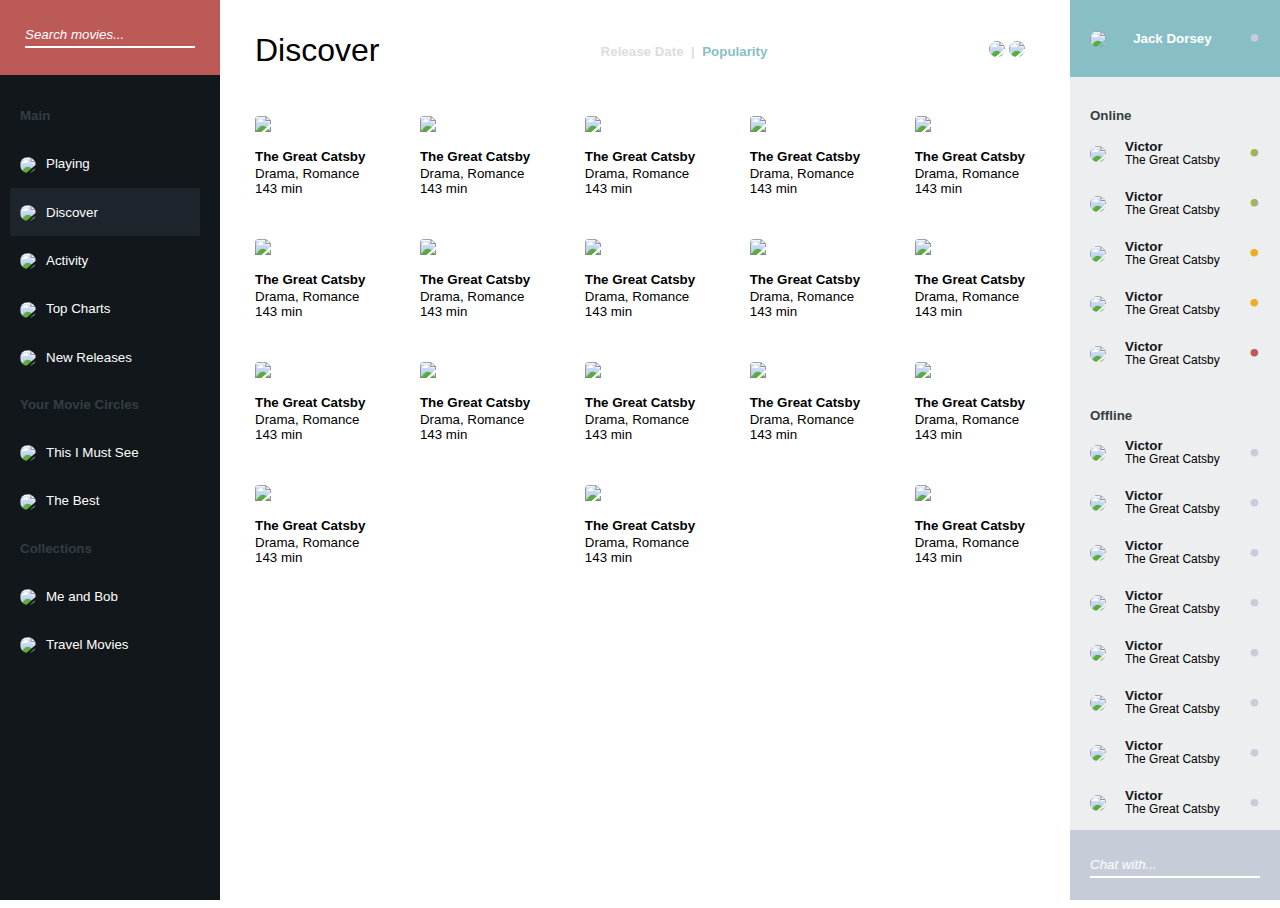
==== commit 36fb3312: "debugged and streamilined some css" ====
--- a/index.html
+++ b/index.html
@@ -5,18 +5,24 @@
 	<link rel="stylesheet" type="text/css" href="styles.css">
 </head>
 <body>
-<div class="flexcontainer">
+<div class="container">
 	<div class="searchbar l-searchbar">
 		<input type="searchline" name="Search" class="searchbar__field" placeholder="Search movies...">
 	</div>
 	<div class="sidenav">
 		<p class="sidebar__head">Main</p>
 		<ul class="navbar__list">
+
 			<li class="listitem"><img class="listitem__icon" src="http://placekitten.com/15/15"><span class="listitem__text">Playing</span></li>
-			<li class="listitem listitem--currentpage"><img class="listitem__icon" src="http://placekitten.com/15/15"><span class="listitem__text">Discover</span></p>
+
+			<li class="listitem listitem--currentpage"><img class="listitem__icon" src="http://placekitten.com/15/15"><span class="listitem__text">Discover</span></li>
+
 			<li class="listitem"><img class="listitem__icon" src="http://placekitten.com/15/15"><span class="listitem__text">Activity</span></li>
+
 			<li class="listitem"><img class="listitem__icon" src="http://placekitten.com/15/15"><span class="listitem__text">Top Charts</span></li>
+
 			<li class="listitem"><img class="listitem__icon" src="http://placekitten.com/15/15"><span class="listitem__text">New Releases</span></li>
+
 		</ul>
 		<p class="sidebar__head">Your Movie Circles</p>
 		<ul class="navbar__list">
@@ -32,14 +38,17 @@
 	<div class="main">
 		<div class="main__top">
 			<p class="main__head">Discover</p>
+
 			<div class="sortLinks">
-				<a class="sortLinks__link" src="..">Release Date</a>&nbsp;
-				<span class="sortLinks__divider">|</span>&nbsp;
-				<a class="sortLinks__link sortLinks__link--selected" src="/">Popularity</a>
-			</div>
+				<a class="sortLinks__link" href="#">Release Date</a>
+				<span class="sortLinks__divider">|</span>
+				<a class="sortLinks__link sortLinks__link--selected" href="#">Popularity</a>
+			</div>
+
 			<div class = "otherbuttons">
 				<img class="otherbuttons__icon" src="http://placekitten.com/22/22">&nbsp;<img class="otherbuttons__icon" src="http://placekitten.com/22/22">
 			</div>
+
 		</div>
 
 		<div class="movielist">
@@ -384,6 +393,51 @@
 				</div>
 				<object class="friend__status">&#8226;</object>
 			</li>
+			
+			<li class="friend">
+				<img class="friend__icon" src="http://placekitten.com/25/25">
+				<div>
+					<p class="friend__person">Victor</p>
+					<p class="friend__movie">The Great Catsby</p>
+				</div>
+				<object class="friend__status">&#8226;</object>
+			</li>
+			
+			<li class="friend">
+				<img class="friend__icon" src="http://placekitten.com/25/25">
+				<div>
+					<p class="friend__person">Victor</p>
+					<p class="friend__movie">The Great Catsby</p>
+				</div>
+				<object class="friend__status">&#8226;</object>
+			</li>
+			
+			<li class="friend">
+				<img class="friend__icon" src="http://placekitten.com/25/25">
+				<div>
+					<p class="friend__person">Victor</p>
+					<p class="friend__movie">The Great Catsby</p>
+				</div>
+				<object class="friend__status">&#8226;</object>
+			</li>
+			
+			<li class="friend">
+				<img class="friend__icon" src="http://placekitten.com/25/25">
+				<div>
+					<p class="friend__person">Victor</p>
+					<p class="friend__movie">The Great Catsby</p>
+				</div>
+				<object class="friend__status">&#8226;</object>
+			</li>
+			
+			<li class="friend">
+				<img class="friend__icon" src="http://placekitten.com/25/25">
+				<div>
+					<p class="friend__person">Victor</p>
+					<p class="friend__movie">The Great Catsby</p>
+				</div>
+				<object class="friend__status">&#8226;</object>
+			</li>
 			</ul>
 		</div>
 	</div>
--- a/styles.css
+++ b/styles.css
@@ -1,7 +1,4 @@
-.flexcontainer{
-	/* display: flex;
-	flex-flow: row nowrap;
-	justify-content: space-between; */
+.container{
 	margin: -8px -8px 0px -8px;
 	height: 100vh;
 }
@@ -37,7 +34,6 @@
 .sidenav{
 	background-color: #12171B;
 	padding: 20px;
-	flex-shrink: 0;
 	width: 180px;
 	position: fixed;
 	top:75px;
@@ -46,7 +42,7 @@
 }
 
 .navbar__list{
-	margin: 0 0 0 -40px;
+	padding: 0;
 }
 
 .sidebar__head{
@@ -58,13 +54,13 @@
 
 .sidebar__list{
 	display: inline;
-	margin-top: -10px;
-	margin-left: -35px;
+	padding: 0;
+	margin-top: -8px;
 }
 
 .listitem{
 	list-style: none;
-	margin: 25px 0 25px 0;
+	padding: 15px 0 15px 0;
 }
 
 .listitem__icon{
@@ -80,10 +76,16 @@
 	font-size: 10pt;
 }
 
+.listitem:hover{
+	background-color: #1E242B;
+	padding-left: 10px;
+	margin-left: -10px;
+}
+
 .listitem--currentpage{
 	background-color: #1E242B;
-	padding: 15px 0 1px 10px;
-	margin: -15px 0 -15px -10px;
+	padding-left: 10px;
+	margin-left: -10px;
 }
 
 
@@ -94,7 +96,7 @@
 
 .main__top{
 	display: flex;
-	flex-flow: row nowrap;
+	flex-flow: row wrap;
 	justify-content: space-between;
 	align-items: center;
 	padding: 0px 35px 0 35px;
@@ -106,11 +108,20 @@
 	font-size: 24pt;
 }
 
+.sortlinks{
+	min-width: 500px;
+}
+
 .sortLinks__link{
 	font-size: 10pt;
 	font-weight: bold;
+	text-decoration: none;
 	color: #DDD;
 	font-family: "Helvetica", Tahoma, sans-serif;
+}
+
+.sortLinks__link:hover{
+	color: #88BFC6;
 }
 
 .sortLinks__link--selected{
@@ -120,8 +131,9 @@
 .sortLinks__divider{
 	font-size: 10pt;
 	font-weight: bold;
-	color: #DDD
-	font-family: "Helvetica", Tahoma, sans-serif;
+	color: #DDD;
+	font-family: "Helvetica", Tahoma, sans-serif;
+	margin: 0 3px 0 3px;
 }
 
 .otherbuttons__icon{
@@ -186,7 +198,7 @@
 	align-items: flex-start;
 	justify-content: space-between; */
 	background-color: #EDEEEF;
-	padding: 0px 20px 0px 20px;
+	padding: 20px 20px 0px 20px;
 	width: 170px;
 	position: fixed;
 	right: 0;
@@ -201,12 +213,12 @@
 }
 .l-self{
 	width: 170px;
-	height: 75px;
 	position: fixed;
 	right: 0;
 	top: 0;
 	z-index: 1;
-	padding: 0 20px 0 20px;
+	padding: 20px;
+	margin-bottom: 10px;
 }
 
 .chatsearch{
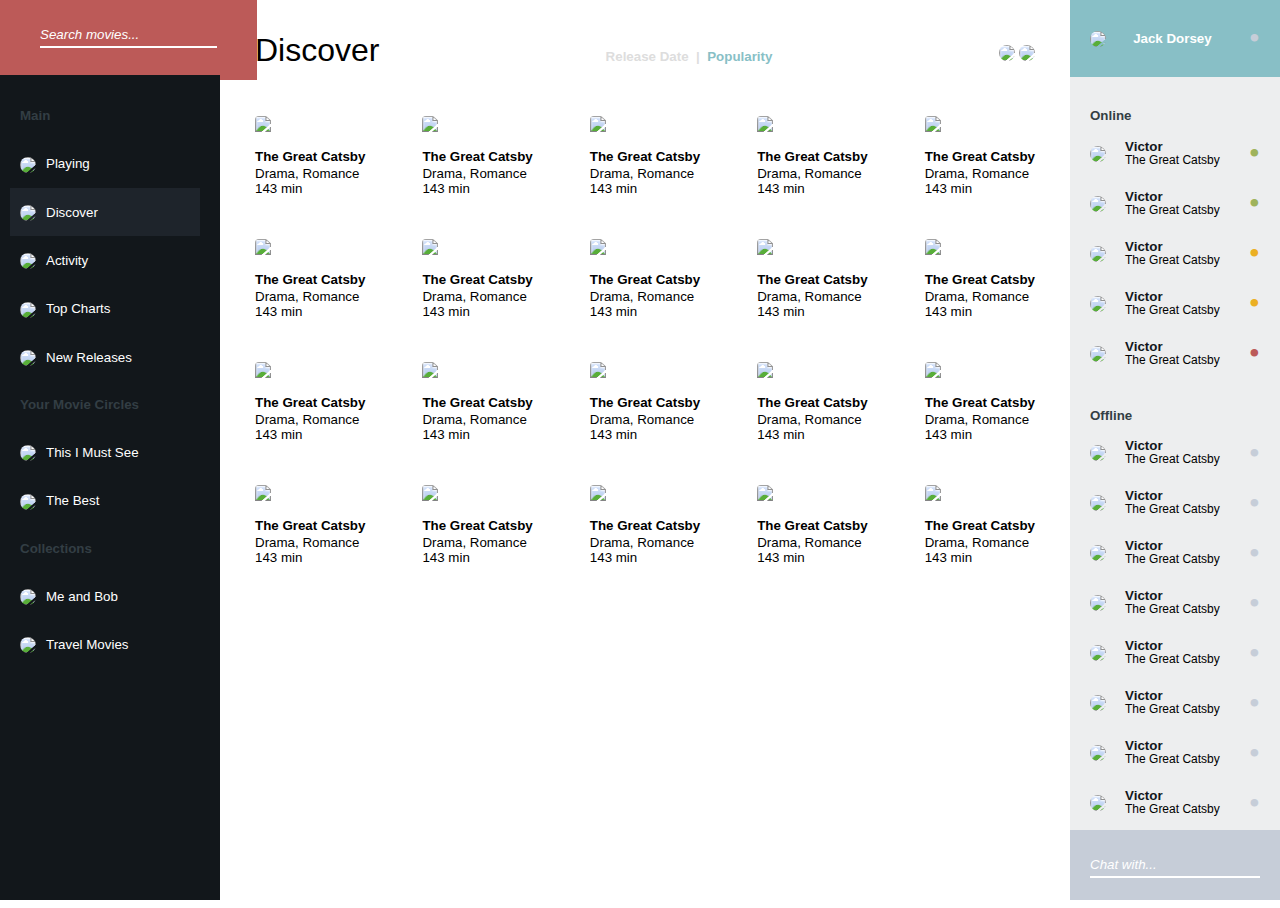
==== commit 861367fb: "a few more tweaks" ====
--- a/index.html
+++ b/index.html
@@ -286,6 +286,33 @@
 				Drama, Romance<br>
 				143 min</p>
 			</div>
+
+			<div class="movie l-movie">
+				<div class="movie__image">
+					<img src="http://placekitten.com/124/184">
+					<div class="movie__overlay">
+						<img class="movie__play" src="http://placekitten.com/44/44">
+				    </div>
+				</div>
+				<p class="movie__title">The Great Catsby</p>
+				<p class="movie__text">
+				Drama, Romance<br>
+				143 min</p>
+			</div>
+
+			<div class="movie l-movie">
+				<div class="movie__image">
+					<img src="http://placekitten.com/124/184">
+					<div class="movie__overlay">
+						<img class="movie__play" src="http://placekitten.com/44/44">
+				    </div>
+				</div>
+				<p class="movie__title">The Great Catsby</p>
+				<p class="movie__text">
+				Drama, Romance<br>
+				143 min</p>
+			</div>
+			
 		</div>
 	</div>
 	<div class="self l-self">
--- a/styles.css
+++ b/styles.css
@@ -5,12 +5,11 @@
 
 .searchbar{
 	background-color: #BC5A58;
-	padding: 25px 25px 25px 25px;
+	padding: 25px 40px 25px 40px;
 }
 
 .l-searchbar{
 	height: 30px;
-	width: 170px;
 	position: fixed;
 }
 
@@ -91,14 +90,14 @@
 
 .main{
 	max-height: 100vh;
-	margin: 0px 220px 0px 220px;
+	margin: 0px 210px 0px 220px;
 }
 
 .main__top{
 	display: flex;
 	flex-flow: row wrap;
 	justify-content: space-between;
-	align-items: center;
+	align-items: baseline;
 	padding: 0px 35px 0 35px;
 	font-family: "Helvetica", Tahoma, sans-serif;
 }
